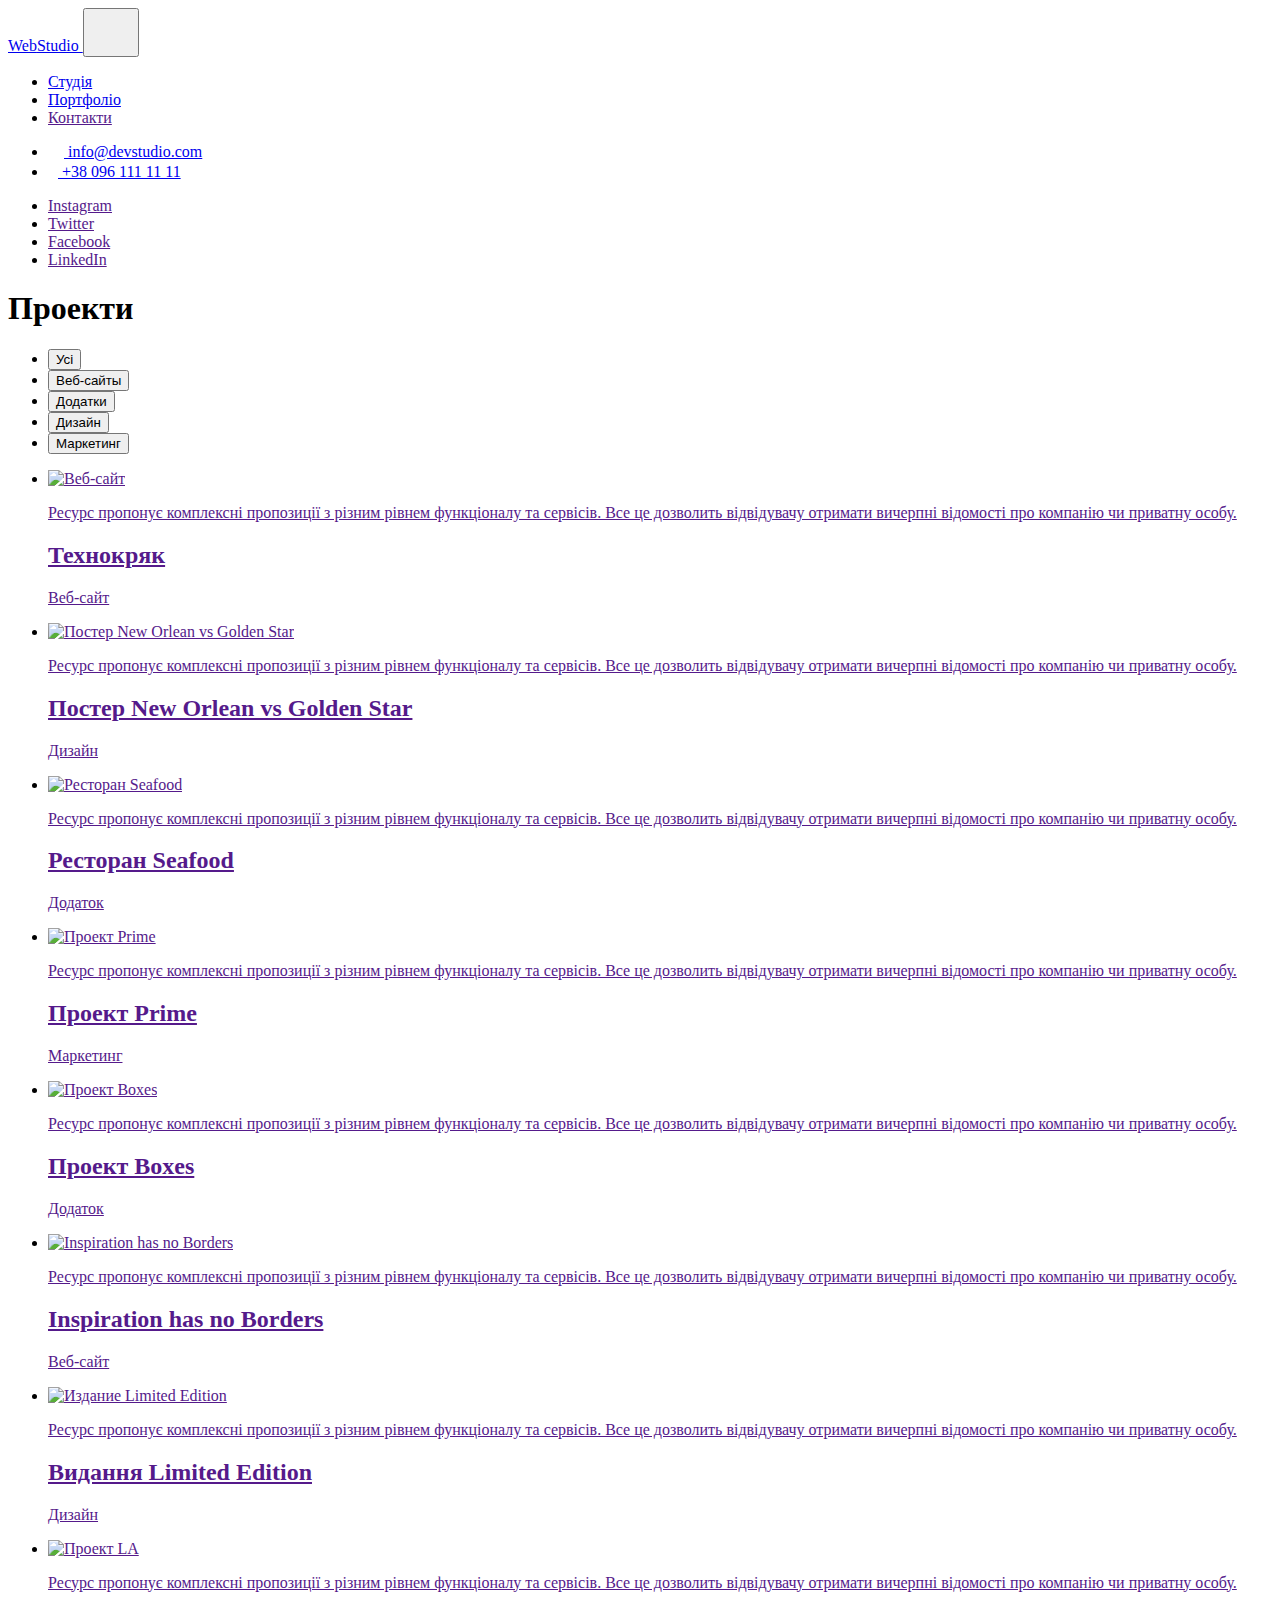
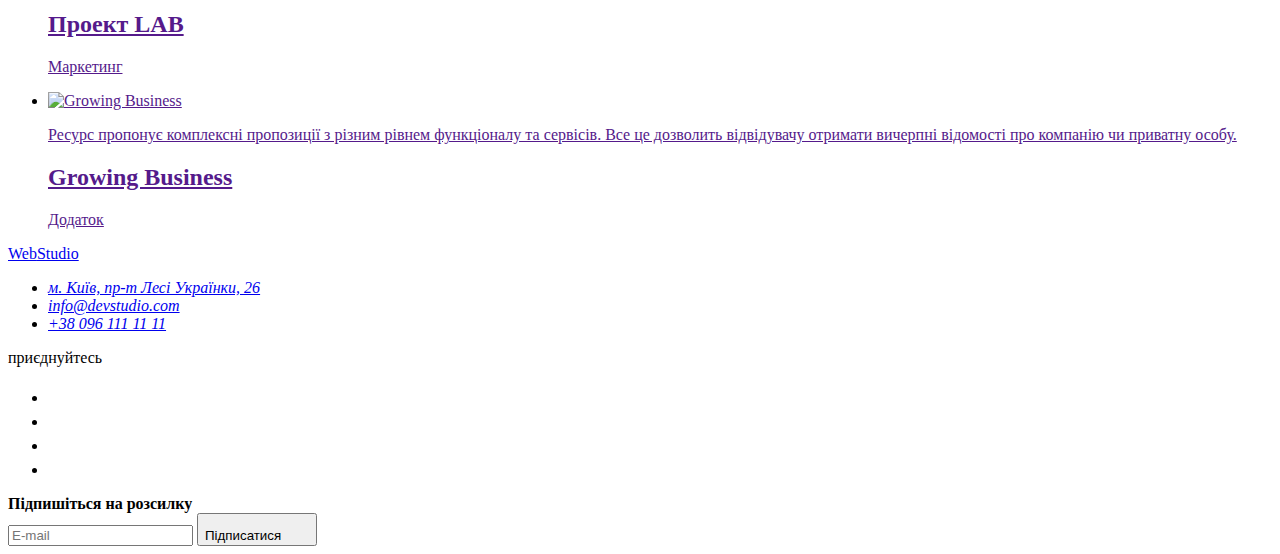
==== portfolio.html @ 635b7ac9 "add features - filter" ====
<!DOCTYPE html>
<html lang="uk">
  <head>
    <meta charset="UTF-8" />
    <meta http-equiv="X-UA-Compatible" content="IE=edge" />
    <meta name="viewport" content="width=device-width, initial-scale=1.0" />
    <title>Portfolio</title>
    <link rel="preconnect" href="https://fonts.googleapis.com" />
    <link rel="preconnect" href="https://fonts.gstatic.com" crossorigin />
    <link
      href="https://fonts.googleapis.com/css2?family=Raleway:wght@700&family=Roboto:wght@400;500;700;900&display=swap"
      rel="stylesheet"
    />
    <link rel="icon" type="image/svg+xml" href="/favicon.svg" />
    <link rel="stylesheet" href="css/main.min.css" />
  </head>
  <body>
    <!-- header -->
    <header class="header">
      <div class="container">
        <div class="header__container">
          <a class="header__logo logo" href="./index.html" lang="en">
            <span class="logo__text">Web</span>Studio
          </a>
          <button
            class="menu-btn"
            type="button"
            aria-expanded="false"
            aria-label="перемикач мобільного меню"
            data-menu-button
          >
            <svg class="icon" width="40" height="40">
              <use class="icon-menu" href="./images/icons.svg#menu-open"></use>
              <use class="icon-cross" href="./images/icons.svg#menu-close"></use>
            </svg>
          </button>
          <div class="mobile-menu" data-menu>
            <nav class="header__nav nav">
              <ul class="nav__list">
                <li class="nav__item">
                  <a class="nav__link" href="./index.html">Студія</a>
                </li>
                <li class="nav__item">
                  <a class="nav__link nav__link--current" href="./portfolio.html">Портфоліо</a>
                </li>
                <li class="nav__item">
                  <a class="nav__link" href="">Контакти</a>
                </li>
              </ul>
            </nav>
            <ul class="header__contacts">
              <li class="header__item">
                <a class="header__link" href="mailto:info@devstudio.com">
                  <svg class="header__icon icon" width="16" height="12">
                    <use href="./images/icons.svg#envelope"></use>
                  </svg>
                  <span class="header__email">info@devstudio.com</span></a
                >
              </li>
              <li class="header__item">
                <a class="header__link" href="tel:+380961111111">
                  <svg class="header__icon icon" width="10" height="16">
                    <use href="./images/icons.svg#smartphone"></use>
                  </svg>
                  <span class="header__phone">+38 096 111 11 11</span></a
                >
              </li>
            </ul>
            <ul class="mobile-menu__socials">
              <li class="mobile-menu__item"><a class="mobile-menu__link" href="">Instagram</a></li>
              <li class="mobile-menu__item"><a class="mobile-menu__link" href="">Twitter</a></li>
              <li class="mobile-menu__item"><a class="mobile-menu__link" href="">Facebook</a></li>
              <li class="mobile-menu__item"><a class="mobile-menu__link" href="">LinkedIn</a></li>
            </ul>
          </div>
        </div>
      </div>
    </header>

    <!-- main -->
    <main>
      <!-- portfolio -->
      <section class="portfolio">
        <div class="container">
          <h1 class="visually-hidden">Проекти</h1>
          <ul class="portfolio__filter filter">
            <li class="filter__item">
              <button class="filter__btn filter__btn--current" type="button" data-filter="all">
                Усі
              </button>
            </li>
            <li class="filter__item">
              <button class="filter__btn" type="button" data-filter="web">Веб-сайты</button>
            </li>
            <li class="filter__item">
              <button class="filter__btn" type="button" data-filter="app">Додатки</button>
            </li>
            <li class="filter__item">
              <button class="filter__btn" type="button" data-filter="design">Дизайн</button>
            </li>
            <li class="filter__item">
              <button class="filter__btn" type="button" data-filter="marketing">Маркетинг</button>
            </li>
          </ul>
          <ul class="portfolio__list card-set">
            <li class="card card-set__item web">
              <a href="" class="card__link">
                <div class="card__thumb">
                  <picture>
                    <!-- desktop screen -->
                    <source
                      media="(min-width: 1200px)"
                      srcset="
                        ./images/portfolio/desktop/project-1_lg@1x.webp 1x,
                        ./images/portfolio/desktop/project-1_lg@2x.webp 2x
                      "
                      type="image/webp"
                    />
                    <source
                      media="(min-width: 1200px)"
                      srcset="
                        ./images/portfolio/desktop/project-1_lg@1x.jpg 1x,
                        ./images/portfolio/desktop/project-1_lg@2x.jpg 2x
                      "
                      type="image/jpg"
                    />
                    <!-- tablet screen -->
                    <source
                      media="(min-width: 768px)"
                      srcset="
                        ./images/portfolio/tablet/project-1_md@1x.webp 1x,
                        ./images/portfolio/tablet/project-1_md@2x.webp 2x
                      "
                      type="image/webp"
                    />
                    <source
                      media="(min-width: 768px)"
                      srcset="
                        ./images/portfolio/tablet/project-1_md@1x.jpg 1x,
                        ./images/portfolio/tablet/project-1_md@2x.jpg 2x
                      "
                      type="image/jpg"
                    />
                    <!-- mobile screen -->
                    <source
                      media="(max-width: 767px)"
                      srcset="
                        ./images/portfolio/mobile/project-1_sm@1x.webp 1x,
                        ./images/portfolio/mobile/project-1_sm@2x.webp 2x
                      "
                      type="image/webp"
                    />
                    <source
                      media="(max-width: 767px)"
                      srcset="
                        ./images/portfolio/mobile/project-1_sm@1x.jpg 1x,
                        ./images/portfolio/mobile/project-1_sm@2x.jpg 2x
                      "
                      type="image/jpg"
                    />
                    <!-- fallback -->
                    <img
                      src="./images/portfolio/mobile/project-1_sm@1x.jpg"
                      width="450"
                      height="294"
                      alt="Веб-сайт"
                    />
                  </picture>
                  <div class="card__overlay">
                    <p class="card__text">
                      Ресурс пропонує комплексні пропозиції з різним рівнем функціоналу та сервісів.
                      Все це дозволить відвідувачу отримати вичерпні відомості про компанію чи
                      приватну особу.
                    </p>
                  </div>
                </div>
                <div class="card__content">
                  <h2 class="card__title">Технокряк</h2>
                  <p class="card__desc">Веб-сайт</p>
                </div>
              </a>
            </li>

            <li class="card card-set__item design">
              <a href="" class="card__link">
                <div class="card__thumb">
                  <picture>
                    <!-- desktop screen -->
                    <source
                      media="(min-width: 1200px)"
                      srcset="
                        ./images/portfolio/desktop/project-2_lg@1x.webp 1x,
                        ./images/portfolio/desktop/project-2_lg@2x.webp 2x
                      "
                      type="image/webp"
                    />
                    <source
                      media="(min-width: 1200px)"
                      srcset="
                        ./images/portfolio/desktop/project-2_lg@1x.jpg 1x,
                        ./images/portfolio/desktop/project-2_lg@2x.jpg 2x
                      "
                      type="image/jpg"
                    />
                    <!-- tablet screen -->
                    <source
                      media="(min-width: 768px)"
                      srcset="
                        ./images/portfolio/tablet/project-2_md@1x.webp 1x,
                        ./images/portfolio/tablet/project-2_md@2x.webp 2x
                      "
                      type="image/webp"
                    />
                    <source
                      media="(min-width: 768px)"
                      srcset="
                        ./images/portfolio/tablet/project-2_md@1x.jpg 1x,
                        ./images/portfolio/tablet/project-2_md@2x.jpg 2x
                      "
                      type="image/jpg"
                    />
                    <!-- mobile screen -->
                    <source
                      media="(max-width: 767px)"
                      srcset="
                        ./images/portfolio/mobile/project-2_sm@1x.webp 1x,
                        ./images/portfolio/mobile/project-2_sm@2x.webp 2x
                      "
                      type="image/webp"
                    />
                    <source
                      media="(max-width: 767px)"
                      srcset="
                        ./images/portfolio/mobile/project-2_sm@1x.jpg 1x,
                        ./images/portfolio/mobile/project-2_sm@2x.jpg 2x
                      "
                      type="image/jpg"
                    />
                    <!-- fallback -->
                    <img
                      src="./images/portfolio/mobile/project-2_sm@1x.jpg"
                      width="450"
                      height="294"
                      alt="Постер New Orlean vs Golden Star"
                    />
                  </picture>
                  <div class="card__overlay">
                    <p class="card__text">
                      Ресурс пропонує комплексні пропозиції з різним рівнем функціоналу та сервісів.
                      Все це дозволить відвідувачу отримати вичерпні відомості про компанію чи
                      приватну особу.
                    </p>
                  </div>
                </div>
                <div class="card__content">
                  <h2 class="card__title">Постер New Orlean vs Golden Star</h2>
                  <p class="card__desc">Дизайн</p>
                </div>
              </a>
            </li>

            <li class="card card-set__item app">
              <a href="" class="card__link">
                <div class="card__thumb">
                  <picture>
                    <!-- desktop screen -->
                    <source
                      media="(min-width: 1200px)"
                      srcset="
                        ./images/portfolio/desktop/project-3_lg@1x.webp 1x,
                        ./images/portfolio/desktop/project-3_lg@2x.webp 2x
                      "
                      type="image/webp"
                    />
                    <source
                      media="(min-width: 1200px)"
                      srcset="
                        ./images/portfolio/desktop/project-3_lg@1x.jpg 1x,
                        ./images/portfolio/desktop/project-3_lg@2x.jpg 2x
                      "
                      type="image/jpg"
                    />
                    <!-- tablet screen -->
                    <source
                      media="(min-width: 768px)"
                      srcset="
                        ./images/portfolio/tablet/project-3_md@1x.webp 1x,
                        ./images/portfolio/tablet/project-3_md@2x.webp 2x
                      "
                      type="image/webp"
                    />
                    <source
                      media="(min-width: 768px)"
                      srcset="
                        ./images/portfolio/tablet/project-3_md@1x.jpg 1x,
                        ./images/portfolio/tablet/project-3_md@2x.jpg 2x
                      "
                      type="image/jpg"
                    />
                    <!-- mobile screen -->
                    <source
                      media="(max-width: 767px)"
                      srcset="
                        ./images/portfolio/mobile/project-3_sm@1x.webp 1x,
                        ./images/portfolio/mobile/project-3_sm@2x.webp 2x
                      "
                      type="image/webp"
                    />
                    <source
                      media="(max-width: 767px)"
                      srcset="
                        ./images/portfolio/mobile/project-3_sm@1x.jpg 1x,
                        ./images/portfolio/mobile/project-3_sm@2x.jpg 2x
                      "
                      type="image/jpg"
                    />
                    <!-- fallback -->
                    <img
                      src="./images/portfolio/mobile/project-3_sm@1x.jpg"
                      width="450"
                      height="294"
                      alt="Ресторан Seafood"
                    />
                  </picture>
                  <div class="card__overlay">
                    <p class="card__text">
                      Ресурс пропонує комплексні пропозиції з різним рівнем функціоналу та сервісів.
                      Все це дозволить відвідувачу отримати вичерпні відомості про компанію чи
                      приватну особу.
                    </p>
                  </div>
                </div>
                <div class="card__content">
                  <h2 class="card__title">Ресторан Seafood</h2>
                  <p class="card__desc">Додаток</p>
                </div>
              </a>
            </li>

            <li class="card card-set__item marketing">
              <a href="" class="card__link">
                <div class="card__thumb">
                  <picture>
                    <!-- desktop screen -->
                    <source
                      media="(min-width: 1200px)"
                      srcset="
                        ./images/portfolio/desktop/project-4_lg@1x.webp 1x,
                        ./images/portfolio/desktop/project-4_lg@2x.webp 2x
                      "
                      type="image/webp"
                    />
                    <source
                      media="(min-width: 1200px)"
                      srcset="
                        ./images/portfolio/desktop/project-4_lg@1x.jpg 1x,
                        ./images/portfolio/desktop/project-4_lg@2x.jpg 2x
                      "
                      type="image/jpg"
                    />
                    <!-- tablet screen -->
                    <source
                      media="(min-width: 768px)"
                      srcset="
                        ./images/portfolio/tablet/project-4_md@1x.webp 1x,
                        ./images/portfolio/tablet/project-4_md@2x.webp 2x
                      "
                      type="image/webp"
                    />
                    <source
                      media="(min-width: 768px)"
                      srcset="
                        ./images/portfolio/tablet/project-4_md@1x.jpg 1x,
                        ./images/portfolio/tablet/project-4_md@2x.jpg 2x
                      "
                      type="image/jpg"
                    />
                    <!-- mobile screen -->
                    <source
                      media="(max-width: 767px)"
                      srcset="
                        ./images/portfolio/mobile/project-4_sm@1x.webp 1x,
                        ./images/portfolio/mobile/project-4_sm@2x.webp 2x
                      "
                      type="image/webp"
                    />
                    <source
                      media="(max-width: 767px)"
                      srcset="
                        ./images/portfolio/mobile/project-4_sm@1x.jpg 1x,
                        ./images/portfolio/mobile/project-4_sm@2x.jpg 2x
                      "
                      type="image/jpg"
                    />
                    <!-- fallback -->
                    <img
                      src="./images/portfolio/mobile/project-4_sm@1x.jpg"
                      width="450"
                      height="294"
                      alt="Проект Prime"
                    />
                  </picture>
                  <div class="card__overlay">
                    <p class="card__text">
                      Ресурс пропонує комплексні пропозиції з різним рівнем функціоналу та сервісів.
                      Все це дозволить відвідувачу отримати вичерпні відомості про компанію чи
                      приватну особу.
                    </p>
                  </div>
                </div>
                <div class="card__content">
                  <h2 class="card__title">Проект Prime</h2>
                  <p class="card__desc">Маркетинг</p>
                </div>
              </a>
            </li>

            <li class="card card-set__item app">
              <a href="" class="card__link">
                <div class="card__thumb">
                  <picture>
                    <!-- desktop screen -->
                    <source
                      media="(min-width: 1200px)"
                      srcset="
                        ./images/portfolio/desktop/project-5_lg@1x.webp 1x,
                        ./images/portfolio/desktop/project-5_lg@2x.webp 2x
                      "
                      type="image/webp"
                    />
                    <source
                      media="(min-width: 1200px)"
                      srcset="
                        ./images/portfolio/desktop/project-5_lg@1x.jpg 1x,
                        ./images/portfolio/desktop/project-5_lg@2x.jpg 2x
                      "
                      type="image/jpg"
                    />
                    <!-- tablet screen -->
                    <source
                      media="(min-width: 768px)"
                      srcset="
                        ./images/portfolio/tablet/project-5_md@1x.webp 1x,
                        ./images/portfolio/tablet/project-5_md@2x.webp 2x
                      "
                      type="image/webp"
                    />
                    <source
                      media="(min-width: 768px)"
                      srcset="
                        ./images/portfolio/tablet/project-5_md@1x.jpg 1x,
                        ./images/portfolio/tablet/project-5_md@2x.jpg 2x
                      "
                      type="image/jpg"
                    />
                    <!-- mobile screen -->
                    <source
                      media="(max-width: 767px)"
                      srcset="
                        ./images/portfolio/mobile/project-5_sm@1x.webp 1x,
                        ./images/portfolio/mobile/project-5_sm@2x.webp 2x
                      "
                      type="image/webp"
                    />
                    <source
                      media="(max-width: 767px)"
                      srcset="
                        ./images/portfolio/mobile/project-5_sm@1x.jpg 1x,
                        ./images/portfolio/mobile/project-5_sm@2x.jpg 2x
                      "
                      type="image/jpg"
                    />
                    <!-- fallback -->
                    <img
                      src="./images/portfolio/mobile/project-5_sm@1x.jpg"
                      width="450"
                      height="294"
                      alt="Проект Boxes"
                    />
                  </picture>
                  <div class="card__overlay">
                    <p class="card__text">
                      Ресурс пропонує комплексні пропозиції з різним рівнем функціоналу та сервісів.
                      Все це дозволить відвідувачу отримати вичерпні відомості про компанію чи
                      приватну особу.
                    </p>
                  </div>
                </div>
                <div class="card__content">
                  <h2 class="card__title">Проект Boxes</h2>
                  <p class="card__desc">Додаток</p>
                </div>
              </a>
            </li>

            <li class="card card-set__item web">
              <a href="" class="card__link">
                <div class="card__thumb">
                  <picture>
                    <!-- desktop screen -->
                    <source
                      media="(min-width: 1200px)"
                      srcset="
                        ./images/portfolio/desktop/project-6_lg@1x.webp 1x,
                        ./images/portfolio/desktop/project-6_lg@2x.webp 2x
                      "
                      type="image/webp"
                    />
                    <source
                      media="(min-width: 1200px)"
                      srcset="
                        ./images/portfolio/desktop/project-6_lg@1x.jpg 1x,
                        ./images/portfolio/desktop/project-6_lg@2x.jpg 2x
                      "
                      type="image/jpg"
                    />
                    <!-- tablet screen -->
                    <source
                      media="(min-width: 768px)"
                      srcset="
                        ./images/portfolio/tablet/project-6_md@1x.webp 1x,
                        ./images/portfolio/tablet/project-6_md@2x.webp 2x
                      "
                      type="image/webp"
                    />
                    <source
                      media="(min-width: 768px)"
                      srcset="
                        ./images/portfolio/tablet/project-6_md@1x.jpg 1x,
                        ./images/portfolio/tablet/project-6_md@2x.jpg 2x
                      "
                      type="image/jpg"
                    />
                    <!-- mobile screen -->
                    <source
                      media="(max-width: 767px)"
                      srcset="
                        ./images/portfolio/mobile/project-6_sm@1x.webp 1x,
                        ./images/portfolio/mobile/project-6_sm@2x.webp 2x
                      "
                      type="image/webp"
                    />
                    <source
                      media="(max-width: 767px)"
                      srcset="
                        ./images/portfolio/mobile/project-6_sm@1x.jpg 1x,
                        ./images/portfolio/mobile/project-6_sm@2x.jpg 2x
                      "
                      type="image/jpg"
                    />
                    <!-- fallback -->
                    <img
                      src="./images/portfolio/mobile/project-6_sm@1x.jpg"
                      width="450"
                      height="294"
                      alt="Inspiration has no Borders"
                    />
                  </picture>
                  <div class="card__overlay">
                    <p class="card__text">
                      Ресурс пропонує комплексні пропозиції з різним рівнем функціоналу та сервісів.
                      Все це дозволить відвідувачу отримати вичерпні відомості про компанію чи
                      приватну особу.
                    </p>
                  </div>
                </div>
                <div class="card__content">
                  <h2 lang="en" class="card__title">Inspiration has no Borders</h2>
                  <p class="card__desc">Веб-сайт</p>
                </div>
              </a>
            </li>

            <li class="card card-set__item design">
              <a href="" class="card__link">
                <div class="card__thumb">
                  <picture>
                    <!-- desktop screen -->
                    <source
                      media="(min-width: 1200px)"
                      srcset="
                        ./images/portfolio/desktop/project-7_lg@1x.webp 1x,
                        ./images/portfolio/desktop/project-7_lg@2x.webp 2x
                      "
                      type="image/webp"
                    />
                    <source
                      media="(min-width: 1200px)"
                      srcset="
                        ./images/portfolio/desktop/project-7_lg@1x.jpg 1x,
                        ./images/portfolio/desktop/project-7_lg@2x.jpg 2x
                      "
                      type="image/jpg"
                    />
                    <!-- tablet screen -->
                    <source
                      media="(min-width: 768px)"
                      srcset="
                        ./images/portfolio/tablet/project-7_md@1x.webp 1x,
                        ./images/portfolio/tablet/project-7_md@2x.webp 2x
                      "
                      type="image/webp"
                    />
                    <source
                      media="(min-width: 768px)"
                      srcset="
                        ./images/portfolio/tablet/project-7_md@1x.jpg 1x,
                        ./images/portfolio/tablet/project-7_md@2x.jpg 2x
                      "
                      type="image/jpg"
                    />
                    <!-- mobile screen -->
                    <source
                      media="(max-width: 767px)"
                      srcset="
                        ./images/portfolio/mobile/project-7_sm@1x.webp 1x,
                        ./images/portfolio/mobile/project-7_sm@2x.webp 2x
                      "
                      type="image/webp"
                    />
                    <source
                      media="(max-width: 767px)"
                      srcset="
                        ./images/portfolio/mobile/project-7_sm@1x.jpg 1x,
                        ./images/portfolio/mobile/project-7_sm@2x.jpg 2x
                      "
                      type="image/jpg"
                    />
                    <!-- fallback -->
                    <img
                      src="./images/portfolio/mobile/project-7_sm@1x.jpg"
                      width="450"
                      height="294"
                      alt="Издание Limited Edition"
                    />
                  </picture>
                  <div class="card__overlay">
                    <p class="card__text">
                      Ресурс пропонує комплексні пропозиції з різним рівнем функціоналу та сервісів.
                      Все це дозволить відвідувачу отримати вичерпні відомості про компанію чи
                      приватну особу.
                    </p>
                  </div>
                </div>
                <div class="card__content">
                  <h2 class="card__title">Видання Limited Edition</h2>
                  <p class="card__desc">Дизайн</p>
                </div>
              </a>
            </li>

            <li class="card card-set__item marketing">
              <a href="" class="card__link">
                <div class="card__thumb">
                  <picture>
                    <!-- desktop screen -->
                    <source
                      media="(min-width: 1200px)"
                      srcset="
                        ./images/portfolio/desktop/project-8_lg@1x.webp 1x,
                        ./images/portfolio/desktop/project-8_lg@2x.webp 2x
                      "
                      type="image/webp"
                    />
                    <source
                      media="(min-width: 1200px)"
                      srcset="
                        ./images/portfolio/desktop/project-8_lg@1x.jpg 1x,
                        ./images/portfolio/desktop/project-8_lg@2x.jpg 2x
                      "
                      type="image/jpg"
                    />
                    <!-- tablet screen -->
                    <source
                      media="(min-width: 768px)"
                      srcset="
                        ./images/portfolio/tablet/project-8_md@1x.webp 1x,
                        ./images/portfolio/tablet/project-8_md@2x.webp 2x
                      "
                      type="image/webp"
                    />
                    <source
                      media="(min-width: 768px)"
                      srcset="
                        ./images/portfolio/tablet/project-8_md@1x.jpg 1x,
                        ./images/portfolio/tablet/project-8_md@2x.jpg 2x
                      "
                      type="image/jpg"
                    />
                    <!-- mobile screen -->
                    <source
                      media="(max-width: 767px)"
                      srcset="
                        ./images/portfolio/mobile/project-8_sm@1x.webp 1x,
                        ./images/portfolio/mobile/project-8_sm@2x.webp 2x
                      "
                      type="image/webp"
                    />
                    <source
                      media="(max-width: 767px)"
                      srcset="
                        ./images/portfolio/mobile/project-8_sm@1x.jpg 1x,
                        ./images/portfolio/mobile/project-8_sm@2x.jpg 2x
                      "
                      type="image/jpg"
                    />
                    <!-- fallback -->
                    <img
                      src="./images/portfolio/mobile/project-8_sm@1x.jpg"
                      width="450"
                      height="294"
                      alt="Проект LA"
                    />
                  </picture>
                  <div class="card__overlay">
                    <p class="card__text">
                      Ресурс пропонує комплексні пропозиції з різним рівнем функціоналу та сервісів.
                      Все це дозволить відвідувачу отримати вичерпні відомості про компанію чи
                      приватну особу.
                    </p>
                  </div>
                </div>
                <div class="card__content">
                  <h2 class="card__title">Проект LAB</h2>
                  <p class="card__desc">Маркетинг</p>
                </div>
              </a>
            </li>

            <li class="card card-set__item app">
              <a href="" class="card__link">
                <div class="card__thumb">
                  <picture>
                    <!-- desktop screen -->
                    <source
                      media="(min-width: 1200px)"
                      srcset="
                        ./images/portfolio/desktop/project-9_lg@1x.webp 1x,
                        ./images/portfolio/desktop/project-9_lg@2x.webp 2x
                      "
                      type="image/webp"
                    />
                    <source
                      media="(min-width: 1200px)"
                      srcset="
                        ./images/portfolio/desktop/project-9_lg@1x.jpg 1x,
                        ./images/portfolio/desktop/project-9_lg@2x.jpg 2x
                      "
                      type="image/jpg"
                    />
                    <!-- tablet screen -->
                    <source
                      media="(min-width: 768px)"
                      srcset="
                        ./images/portfolio/tablet/project-9_md@1x.webp 1x,
                        ./images/portfolio/tablet/project-9_md@2x.webp 2x
                      "
                      type="image/webp"
                    />
                    <source
                      media="(min-width: 768px)"
                      srcset="
                        ./images/portfolio/tablet/project-9_md@1x.jpg 1x,
                        ./images/portfolio/tablet/project-9_md@2x.jpg 2x
                      "
                      type="image/jpg"
                    />
                    <!-- mobile screen -->
                    <source
                      media="(max-width: 767px)"
                      srcset="
                        ./images/portfolio/mobile/project-9_sm@1x.webp 1x,
                        ./images/portfolio/mobile/project-9_sm@2x.webp 2x
                      "
                      type="image/webp"
                    />
                    <source
                      media="(max-width: 767px)"
                      srcset="
                        ./images/portfolio/mobile/project-9_sm@1x.jpg 1x,
                        ./images/portfolio/mobile/project-9_sm@2x.jpg 2x
                      "
                      type="image/jpg"
                    />
                    <!-- fallback -->
                    <img
                      src="./images/portfolio/mobile/project-9_sm@1x.jpg"
                      width="450"
                      height="294"
                      alt="Growing Business"
                    />
                  </picture>
                  <div class="card__overlay">
                    <p class="card__text">
                      Ресурс пропонує комплексні пропозиції з різним рівнем функціоналу та сервісів.
                      Все це дозволить відвідувачу отримати вичерпні відомості про компанію чи
                      приватну особу.
                    </p>
                  </div>
                </div>
                <div class="card__content">
                  <h2 lang="en" class="card__title">Growing Business</h2>
                  <p class="card__desc">Додаток</p>
                </div>
              </a>
            </li>
          </ul>
        </div>
      </section>
    </main>

    <!-- footer -->
    <footer class="footer">
      <div class="footer__container container">
        <div class="footer__address-wrap">
          <a class="logo logo--light footer__logo" href="./index.html" lang="en"
            ><span class="logo__text">Web</span>Studio</a
          >
          <address>
            <ul class="footer__list">
              <li class="footer__item">
                <a
                  class="footer__address"
                  href="https://www.google.com/maps/place/%D0%B1%D1%83%D0%BB.+%D0%9B%D0%B5%D1%81%D0%B8+%D0%A3%D0%BA%D1%80%D0%B0%D0%B8%D0%BD%D0%BA%D0%B8,+26,+%D0%9A%D0%B8%D0%B5%D0%B2,+02000/@50.4265807,30.5383858,17z/data=!4m5!3m4!1s0x40d4cf0e033ecbe9:0x57a4dffefec77da0!8m2!3d50.4265807!4d30.5383858?hl=ru"
                  target="_blank"
                  rel="noopener nofollow"
                >
                  м. Київ, пр-т Лесі Українки, 26
                </a>
              </li>
              <li class="footer__item">
                <a class="footer__link" href="mailto:info@devstudio.com">info@devstudio.com</a>
              </li>
              <li class="footer__item">
                <a class="footer__link" href="tel:+380961111111">+38 096 111 11 11</a>
              </li>
            </ul>
          </address>
        </div>
        <div class="footer__socials">
          <p class="footer__subtitle">приєднуйтесь</p>
          <ul class="socials list">
            <li class="socials__item">
              <a class="socials__link socials__link--dark-theme" href="">
                <svg class="icon" width="20" height="20">
                  <use href="./images/icons.svg#instagram"></use>
                </svg>
              </a>
            </li>
            <li class="socials__item">
              <a class="socials__link socials__link--dark-theme" href="">
                <svg class="icon" width="20" height="20">
                  <use href="./images/icons.svg#twitter"></use>
                </svg>
              </a>
            </li>
            <li class="socials__item">
              <a class="socials__link socials__link--dark-theme" href="">
                <svg class="icon" width="20" height="20">
                  <use href="./images/icons.svg#facebook"></use>
                </svg>
              </a>
            </li>
            <li class="socials__item">
              <a class="socials__link socials__link--dark-theme" href="">
                <svg class="icon" width="20" height="20">
                  <use href="./images/icons.svg#linkedin"></use>
                </svg>
              </a>
            </li>
          </ul>
        </div>
        <div class="footer__form">
          <strong class="footer__subtitle">Підпишіться на розсилку</strong>
          <form class="subscription-form" name="subscription-form">
            <input
              class="subscription-form__input"
              type="email"
              name="email"
              placeholder="E-mail"
            />
            <button class="btn subscription-form__btn" type="submit">
              Підписатися
              <svg width="24" height="24">
                <use href="./images/icons.svg#icon-send"></use>
              </svg>
            </button>
          </form>
        </div>
      </div>
    </footer>

    <script src="./js/menu.js"></script>
    <script src="./js/filter.js" type="module"></script>
  </body>
</html>
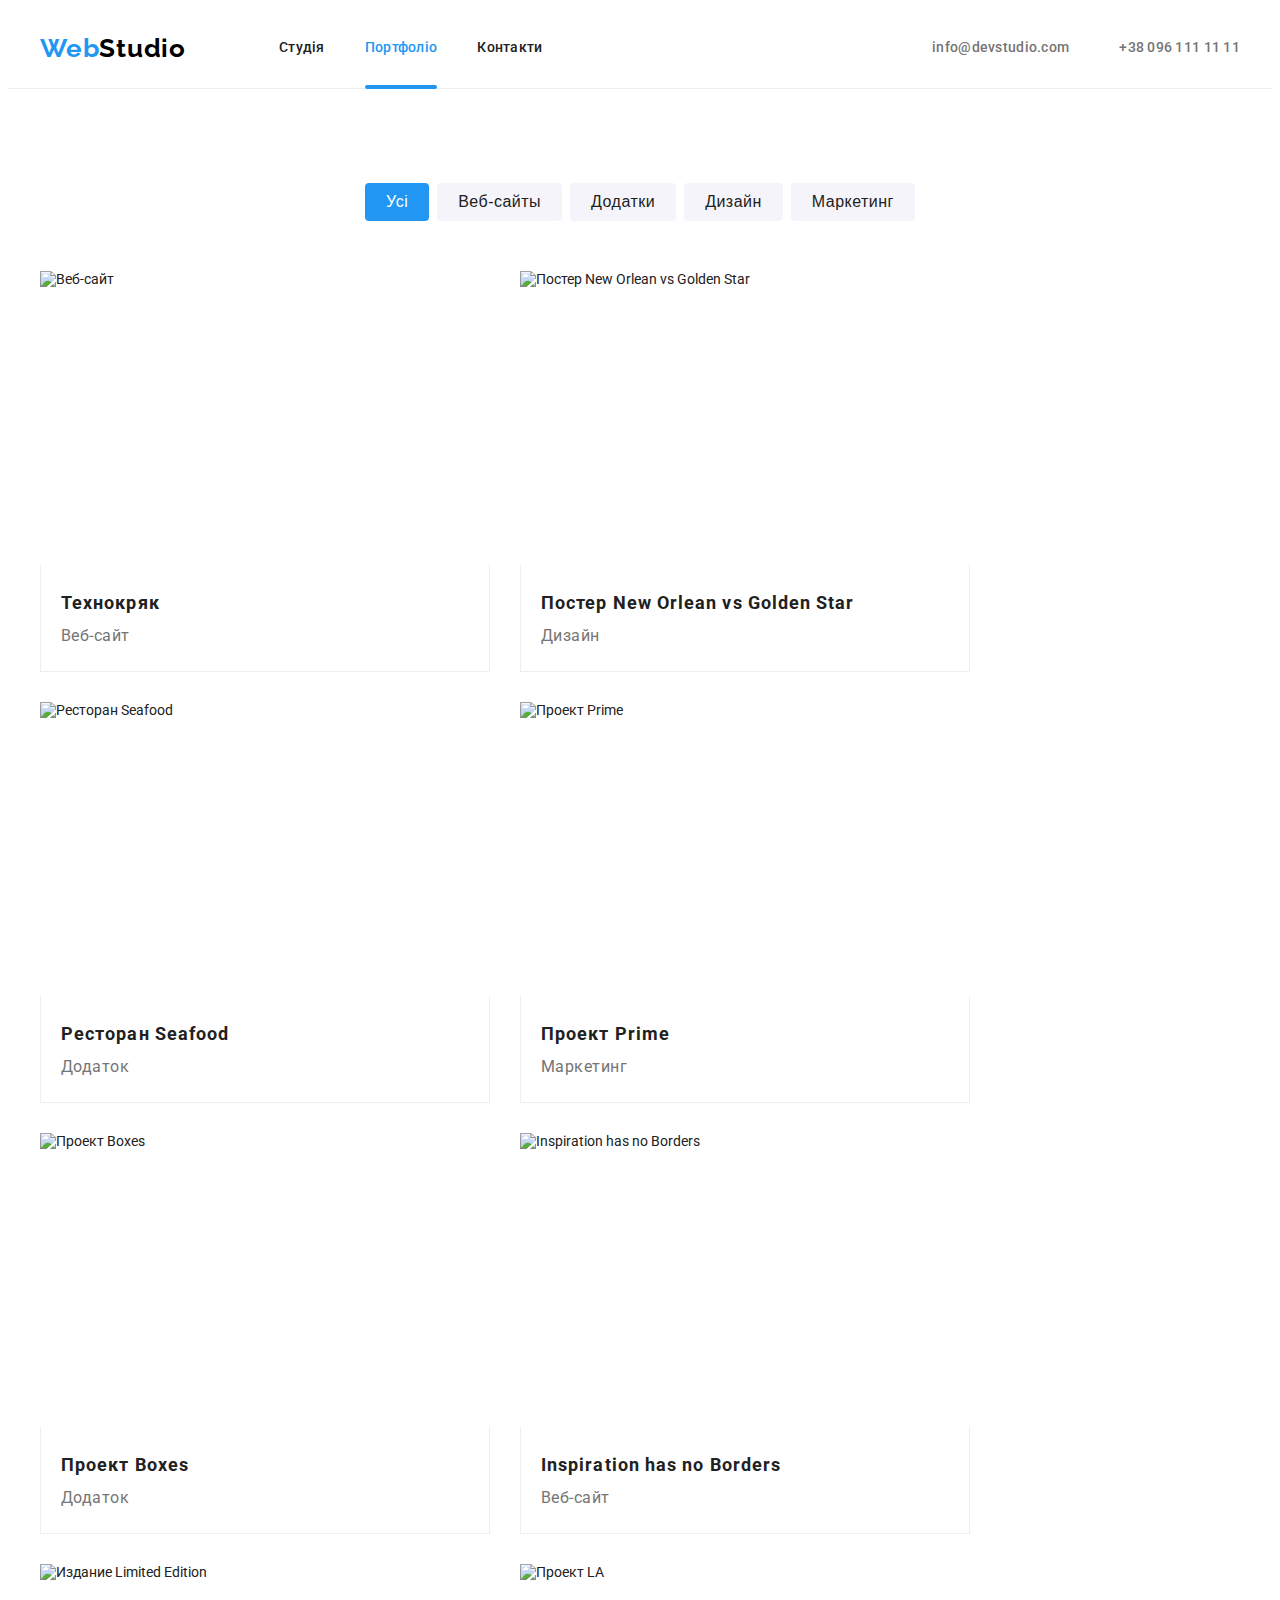
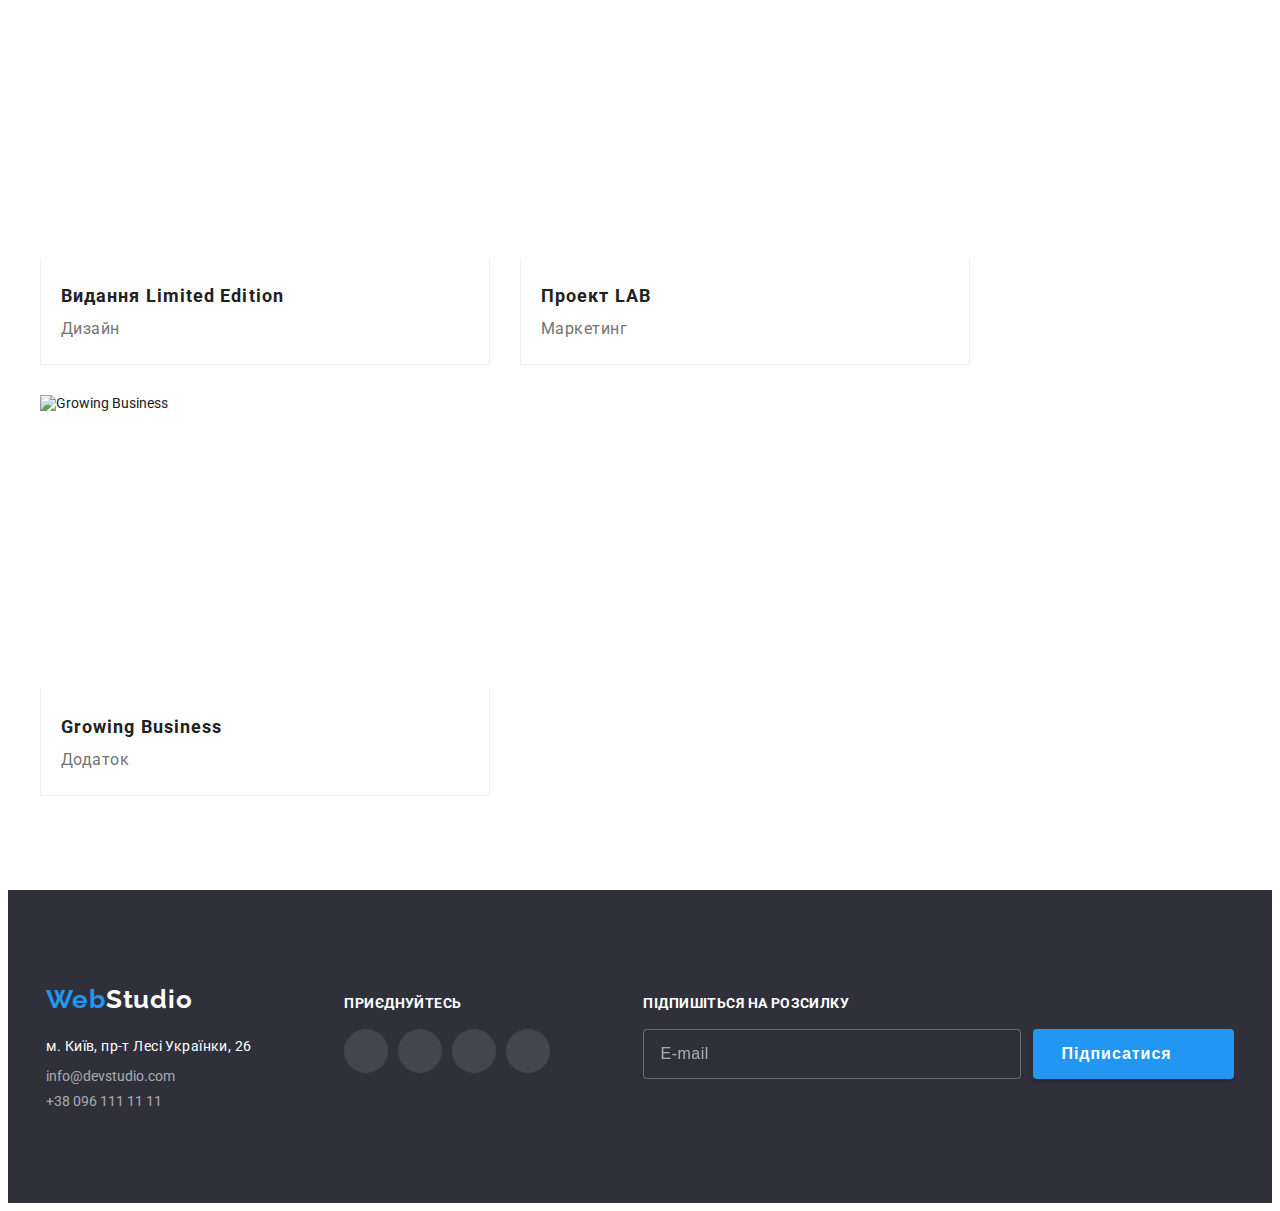
==== commit 39da8366: "bugfix" ====
--- a/portfolio.html
+++ b/portfolio.html
@@ -12,6 +12,13 @@
       rel="stylesheet"
     />
     <link rel="icon" type="image/svg+xml" href="/favicon.svg" />
+    <link
+      rel="stylesheet"
+      href="https://cdnjs.cloudflare.com/ajax/libs/modern-normalize/1.1.0/modern-normalize.min.css"
+      integrity="sha512-wpPYUAdjBVSE4KJnH1VR1HeZfpl1ub8YT/NKx4PuQ5NmX2tKuGu6U/JRp5y+Y8XG2tV+wKQpNHVUX03MfMFn9Q=="
+      crossorigin="anonymous"
+      referrerpolicy="no-referrer"
+    />
     <link rel="stylesheet" href="css/main.min.css" />
   </head>
   <body>
--- a/css/main.min.css
+++ b/css/main.min.css
@@ -0,0 +1 @@
+:root{--primary-font: "Roboto", sans-serif;--secondary-font: "Raleway", sans-serif;--main-light: #fff;--accent-cl: #2196f3;--main-font-cl: #212121;--secondary-font-cl: #757575;--dark-bg-cl: #2f303a;--light-bg-cl: #f5f4fa;--backdrop-bg-cl: rgba(0, 0, 0, 0.2);--overlay-bg-cl: rgba(33, 150, 243, 0.9);--icon-cl: #afb1b8;--logo-dark-cl: #000000;--hover-btn: #188ce8;--hero-gradient: rgba(47, 48, 58, 0.4);--indent: 30px;--items: 3;--animation: 250ms cubic-bezier(0.4, 0, 0.2, 1)}.visually-hidden{position:absolute;width:1px;height:1px;margin:-1px;border:0;padding:0;white-space:nowrap;-webkit-clip-path:inset(100%);clip-path:inset(100%);clip:rect(0 0 0 0);overflow:hidden}.mobile-menu__socials,.portfolio__list,.footer__list,.clients__list,.team__list,.works__list,.benefits__list,.nav__list,.header__contacts,.filter,.socials{list-style:none;margin:0;padding:0}.mobile-menu__link,.footer__link,.footer__logo,.nav__link,.header__link,.card__link,.socials__link,.logo{text-decoration:none;color:currentColor}html{scroll-behavior:smooth}body{font-family:var(--primary-font);font-size:14px;color:var(--main-font-cl);background-color:var(--main-light)}.no-scroll{overflow:hidden}img{display:block;max-width:100%;height:auto;-o-object-fit:cover;object-fit:cover;-o-object-position:center;object-position:center}h1,h2,h3,h4,h5,h6,p{margin:0}.logo{font-family:var(--secondary-font);color:var(--logo-dark-cl);font-weight:700;font-size:26px;line-height:1.19;letter-spacing:.03em}@media screen and (max-width: 767px){.logo{font-weight:700;font-size:24px;line-height:1.17;letter-spacing:.03em}}.logo--light{color:var(--main-light)}.logo__text{color:var(--accent-cl)}.icon{fill:currentColor}.main-title{font-weight:900;font-size:26px;line-height:1.62;letter-spacing:.06em;text-transform:uppercase;color:var(--main-light)}@media screen and (min-width: 1200px){.main-title{font-weight:900;font-size:44px;line-height:1.36;letter-spacing:.06em}}.section-title{font-weight:700;font-size:28px;line-height:1.18;letter-spacing:.03em;text-align:center}@media screen and (min-width: 1200px){.section-title{font-weight:700;font-size:36px;line-height:1.17;letter-spacing:.03em}}.btn{font-weight:700;font-size:16px;line-height:1.88;letter-spacing:.06em;color:var(--main-light);background-color:var(--accent-cl);-webkit-box-shadow:0px 4px 4px rgba(0,0,0,.15);box-shadow:0px 4px 4px rgba(0,0,0,.15);border-radius:4px;border:none;cursor:pointer}.socials{display:-webkit-box;display:-ms-flexbox;display:flex;-webkit-box-pack:center;-ms-flex-pack:center;justify-content:center;gap:10px}.socials__link{display:-webkit-box;display:-ms-flexbox;display:flex;-webkit-box-pack:center;-ms-flex-pack:center;justify-content:center;-webkit-box-align:center;-ms-flex-align:center;align-items:center;width:44px;height:44px;border-radius:50%}.socials__link--light-theme{color:var(--icon-cl);-webkit-transition:color var(--animation),background-color var(--animation);transition:color var(--animation),background-color var(--animation)}.socials__link--light-theme:hover{color:var(--main-light);background-color:var(--accent-cl)}.socials__link--dark-theme{color:var(--main-light);background-color:rgba(255,255,255,.1);-webkit-transition:background-color var(--animation);transition:background-color var(--animation)}.socials__link--dark-theme:hover{background-color:var(--accent-cl)}.card-set{display:-webkit-box;display:-ms-flexbox;display:flex;-ms-flex-wrap:wrap;flex-wrap:wrap;gap:var(--indent)}.card-set__item{-ms-flex-preferred-size:calc((100% - var(--indent)*(var(--items) - 1))/var(--items));flex-basis:calc((100% - var(--indent)*(var(--items) - 1))/var(--items))}.filter__btn{padding:6px 21px;font-weight:500;font-size:16px;line-height:1.63;letter-spacing:.03em;color:var(--main-font-cl);background:var(--light-bg-cl);border-radius:4px;cursor:pointer;border:none;-webkit-transition:color var(--animation),background-color var(--animation),-webkit-box-shadow var(--animation);transition:color var(--animation),background-color var(--animation),-webkit-box-shadow var(--animation);transition:color var(--animation),background-color var(--animation),box-shadow var(--animation);transition:color var(--animation),background-color var(--animation),box-shadow var(--animation),-webkit-box-shadow var(--animation)}.filter__btn:hover,.filter__btn:focus{color:var(--main-light);background-color:var(--accent-cl);-webkit-box-shadow:0px 3px 1px rgba(0,0,0,.1),0px 1px 2px rgba(0,0,0,.08),0px 2px 2px rgba(0,0,0,.12);box-shadow:0px 3px 1px rgba(0,0,0,.1),0px 1px 2px rgba(0,0,0,.08),0px 2px 2px rgba(0,0,0,.12)}.filter__btn--current{background-color:var(--accent-cl);color:var(--main-light)}.card__thumb{position:relative;overflow:hidden}.card__text{font-weight:400;font-size:18px;line-height:1.56;letter-spacing:.03em;text-align:left;color:var(--main-light)}@media screen and (max-width: 350px){.card__text{font-weight:400;font-size:16px;line-height:1.75;letter-spacing:.03em}}.card__content{-webkit-box-flex:1;-ms-flex-positive:1;flex-grow:1;padding:20px;border:1px solid #eee;border-top:none}.card__title{font-weight:700;font-size:18px;line-height:2;letter-spacing:.06em}.card__desc{font-weight:400;font-size:16px;line-height:1.88;letter-spacing:.03em;color:var(--secondary-font-cl)}.card__link{display:-webkit-box;display:-ms-flexbox;display:flex;-webkit-box-orient:vertical;-webkit-box-direction:normal;-ms-flex-direction:column;flex-direction:column;height:100%;-webkit-transition:-webkit-box-shadow var(--animation);transition:-webkit-box-shadow var(--animation);transition:box-shadow var(--animation);transition:box-shadow var(--animation), -webkit-box-shadow var(--animation)}.card__link:hover,.card__link:focus{-webkit-box-shadow:0px 1px 1px rgba(0,0,0,.12),0px 4px 4px rgba(0,0,0,.06),1px 4px 6px rgba(0,0,0,.16);box-shadow:0px 1px 1px rgba(0,0,0,.12),0px 4px 4px rgba(0,0,0,.06),1px 4px 6px rgba(0,0,0,.16)}.card__overlay{position:absolute;top:0;left:0;-webkit-transform:translateY(101%);transform:translateY(101%);width:100%;height:100%;padding-left:10px;padding-right:10px;display:-webkit-box;display:-ms-flexbox;display:flex;-webkit-box-align:center;-ms-flex-align:center;align-items:center;background-color:var(--overlay-bg-cl);-webkit-transition:-webkit-transform var(--animation);transition:-webkit-transform var(--animation);transition:transform var(--animation);transition:transform var(--animation), -webkit-transform var(--animation)}@media screen and (min-width: 480px){.card__overlay{padding-left:24px;padding-right:24px}}@media screen and (min-width: 768px)and (max-width: 1199px){.card__overlay{padding-top:49px;padding-bottom:77px}}.card__link:hover .card__overlay{-webkit-transform:translateY(0);transform:translateY(0)}.registration-form__title{display:block;margin-bottom:12px;text-align:center;font-weight:700;font-size:20px;line-height:1.5;letter-spacing:.03em}@media screen and (min-width: 1200px){.registration-form__title{font-weight:700;font-size:20px;line-height:1.15;letter-spacing:.03em}}.registration-form__group{margin-bottom:20px}.registration-form__wrap{position:relative;display:block;margin-bottom:10px}.registration-form__wrap:last-child{margin:0}.registration-form__label{display:block;margin-bottom:4px;font-weight:.01em;font-size:12px;line-height:1.17;letter-spacing:.03em;color:var(--secondary-font-cl)}.registration-form__input{display:block;width:100%;height:40px;padding-top:12px;padding-bottom:12px;padding-left:42px;border:1px solid rgba(33,33,33,.2);border-radius:4px;outline:rgba(0,0,0,0);-webkit-transition:border-color var(--animation);transition:border-color var(--animation)}.registration-form__input:hover,.registration-form__input:focus{border-color:var(--accent-cl)}.registration-form__icon{position:absolute;bottom:12px;left:12px;-webkit-transition:fill var(--animation);transition:fill var(--animation)}.modal-form-input:hover+.registration-form__icon,.modal-form-input:focus+.registration-form__icon{fill:var(--accent-cl)}.registration-form__textaria{display:block;width:100%;height:120px;resize:none;padding:12px 16px;border:1px solid rgba(33,33,33,.2);border-radius:4px;outline:rgba(0,0,0,0);-webkit-transition:border-color var(--animation);transition:border-color var(--animation)}.registration-form__textaria:hover,.registration-form__textaria:focus{border-color:var(--accent-cl)}.registration-form__textaria::-webkit-input-placeholder{font-weight:.01em;font-size:12px;line-height:1.17;letter-spacing:.03em;font-size:12px;line-height:1.17;letter-spacing:.01em;color:rgba(117,117,117,.5)}.registration-form__textaria::-moz-placeholder{font-weight:.01em;font-size:12px;line-height:1.17;letter-spacing:.03em;font-size:12px;line-height:1.17;letter-spacing:.01em;color:rgba(117,117,117,.5)}.registration-form__textaria:-ms-input-placeholder{font-weight:.01em;font-size:12px;line-height:1.17;letter-spacing:.03em;font-size:12px;line-height:1.17;letter-spacing:.01em;color:rgba(117,117,117,.5)}.registration-form__textaria::-ms-input-placeholder{font-weight:.01em;font-size:12px;line-height:1.17;letter-spacing:.03em;font-size:12px;line-height:1.17;letter-spacing:.01em;color:rgba(117,117,117,.5)}.registration-form__textaria::placeholder{font-weight:.01em;font-size:12px;line-height:1.17;letter-spacing:.03em;font-size:12px;line-height:1.17;letter-spacing:.01em;color:rgba(117,117,117,.5)}.registration-form__btn{display:block;min-width:200px;margin:0 auto;padding:10px 52px;-webkit-transition:background-color var(--animation);transition:background-color var(--animation)}.registration-form__btn:hover,.registration-form__btn:focus{background-color:var(--hover-btn)}@media screen and (min-width: 480px)and (max-width: 1199px){.subscription-form{width:450px}}@media screen and (min-width: 1200px){.subscription-form{display:-webkit-box;display:-ms-flexbox;display:flex;gap:12px}}.subscription-form__input{display:block;margin:0 auto;width:100%;padding-top:14px;padding-bottom:14px;padding-left:16px;font-weight:400;font-size:16px;line-height:1.25;letter-spacing:.03em;color:rgba(255,255,255,.6);background-color:rgba(0,0,0,0);border:1px solid rgba(255,255,255,.3);-webkit-filter:drop-shadow(0px 4px 4px rgba(0, 0, 0, 0.15));filter:drop-shadow(0px 4px 4px rgba(0, 0, 0, 0.15));border-radius:4px;outline:rgba(0,0,0,0)}@media screen and (max-width: 1199px){.subscription-form__input{margin-bottom:20px}}@media screen and (min-width: 1200px){.subscription-form__input{width:358px}}.subscription-form__input::-webkit-input-placeholder{font-weight:400;font-size:16px;line-height:1.25;letter-spacing:.03em;color:rgba(255,255,255,.6)}.subscription-form__input::-moz-placeholder{font-weight:400;font-size:16px;line-height:1.25;letter-spacing:.03em;color:rgba(255,255,255,.6)}.subscription-form__input:-ms-input-placeholder{font-weight:400;font-size:16px;line-height:1.25;letter-spacing:.03em;color:rgba(255,255,255,.6)}.subscription-form__input::-ms-input-placeholder{font-weight:400;font-size:16px;line-height:1.25;letter-spacing:.03em;color:rgba(255,255,255,.6)}.subscription-form__input::placeholder{font-weight:400;font-size:16px;line-height:1.25;letter-spacing:.03em;color:rgba(255,255,255,.6)}.subscription-form__btn{display:-webkit-box;display:-ms-flexbox;display:flex;margin:0 auto;-webkit-box-align:center;-ms-flex-align:center;align-items:center;gap:10px;padding:10px 28px;min-width:200px}.agreement{display:-webkit-box;display:-ms-flexbox;display:flex;-webkit-box-align:center;-ms-flex-align:center;align-items:center;-webkit-box-pack:center;-ms-flex-pack:center;justify-content:center;gap:7px;margin-bottom:30px}.agreement__text{font-weight:400;font-size:12px;line-height:1.17;letter-spacing:.03em;color:var(--secondary-font-cl);-webkit-user-select:none;-moz-user-select:none;-ms-user-select:none;user-select:none}@media screen and (min-width: 1200px){.agreement__text{font-weight:400;font-size:14px;line-height:1.71;letter-spacing:.03em}}.agreement__link{text-decoration:underline;text-underline-position:under;color:var(--accent-cl)}.agreement__icon{-ms-flex-negative:0;flex-shrink:0;-webkit-transition:fill var(--animation);transition:fill var(--animation)}.agreement__checkbox:hover+.agreement__icon,.agreement__checkbox:focus+.agreement__icon{fill:var(--accent-cl)}.agreement__checkbox:checked+.agreement__icon .agreement__icon-uncheck{opacity:0;-webkit-transition:opacity var(--animation);transition:opacity var(--animation)}.agreement__icon-check{opacity:0;-webkit-transition:opacity var(--animation);transition:opacity var(--animation)}.agreement__checkbox:checked+.agreement__icon .agreement__icon-check{opacity:1}.container{margin-left:auto;margin-right:auto;padding-left:15px;padding-right:15px}@media screen and (min-width: 480px){.container{width:480px}}@media screen and (min-width: 768px){.container{width:768px}}@media screen and (min-width: 1200px){.container{width:1200px}}.header{border-bottom:1px solid #ececec}.header__container{display:-webkit-box;display:-ms-flexbox;display:flex;-webkit-box-align:center;-ms-flex-align:center;align-items:center}@media screen and (max-width: 767px){.header__container{-webkit-box-pack:justify;-ms-flex-pack:justify;justify-content:space-between}}@media screen and (max-width: 767px){.header__logo{display:-webkit-inline-box;display:-ms-inline-flexbox;display:inline-flex;padding-top:15px;padding-bottom:15px}}@media screen and (min-width: 768px){.header__logo{margin-right:87px}}@media screen and (min-width: 1200px){.header__logo{margin-right:93px}}@media screen and (max-width: 767px){.header__nav{margin-bottom:auto}}@media screen and (min-width: 768px){.header__nav{margin-right:auto}}.header__contacts{display:-webkit-box;display:-ms-flexbox;display:flex;gap:32px;-webkit-box-orient:vertical;-webkit-box-direction:reverse;-ms-flex-direction:column-reverse;flex-direction:column-reverse}@media screen and (max-width: 767px){.header__contacts{margin-bottom:64px}}@media screen and (min-width: 768px){.header__contacts{-webkit-box-orient:vertical;-webkit-box-direction:normal;-ms-flex-direction:column;flex-direction:column;-webkit-box-pack:center;-ms-flex-pack:center;justify-content:center;gap:10px}}@media screen and (min-width: 1200px){.header__contacts{-webkit-box-orient:horizontal;-webkit-box-direction:normal;-ms-flex-direction:row;flex-direction:row;-webkit-box-align:center;-ms-flex-align:center;align-items:center;gap:30px}}.header__icon{margin-right:10px}@media screen and (max-width: 767px){.header__icon{display:none}}@media screen and (max-width: 767px){.header__phone{color:var(--accent-cl)}}@media screen and (min-width: 480px)and (max-width: 767px){.header__phone{font-weight:500;font-size:34px;line-height:1.18;letter-spacing:.02em}}.header__link{display:-webkit-box;display:-ms-flexbox;display:flex;font-weight:500;font-size:24px;line-height:1.17;letter-spacing:.02em;color:var(--secondary-font-cl);-webkit-transition:color var(--animation);transition:color var(--animation)}@media screen and (min-width: 768px){.header__link{font-weight:500;font-size:12px;line-height:1.17;letter-spacing:.02em;-webkit-box-align:center;-ms-flex-align:center;align-items:center}.header__link:hover,.header__link:focus{color:var(--accent-cl)}}@media screen and (min-width: 1200px){.header__link{font-weight:500;font-size:14px;line-height:1.14;letter-spacing:.02em}}.nav__list{display:-webkit-box;display:-ms-flexbox;display:flex;-webkit-box-orient:vertical;-webkit-box-direction:normal;-ms-flex-direction:column;flex-direction:column;gap:32px}@media screen and (min-width: 768px){.nav__list{-webkit-box-orient:horizontal;-webkit-box-direction:normal;-ms-flex-direction:row;flex-direction:row;gap:40px}}.nav__link{font-weight:500;font-size:40px;line-height:1.18;letter-spacing:.02em}.nav__link--current{color:var(--accent-cl)}@media screen and (min-width: 768px){.nav__link{position:relative;-webkit-box-orient:horizontal;-webkit-box-direction:normal;-ms-flex-direction:row;flex-direction:row;gap:40px;display:block;padding-top:32px;padding-bottom:32px;font-weight:500;font-size:14px;line-height:1.14;letter-spacing:.02em;-webkit-transition:color var(--animation);transition:color var(--animation)}.nav__link:hover,.nav__link:focus{color:var(--accent-cl)}.nav__link--current::after{content:"";position:absolute;bottom:-1px;left:0;width:100%;height:4px;background-color:var(--accent-cl);border-radius:2px}}.hero{max-width:1600px;margin-right:auto;margin-left:auto;padding-top:118px;padding-bottom:118px;text-align:center;background-repeat:no-repeat;background-position:center;background-size:cover;background-color:var(--dark-bg-cl);background-image:-webkit-gradient(linear, left top, left bottom, from(var(--hero-gradient)), to(var(--hero-gradient))),url("../images/hero/hero-bg_sm@1x.jpg");background-image:linear-gradient(var(--hero-gradient), var(--hero-gradient)),url("../images/hero/hero-bg_sm@1x.jpg");background-image:-webkit-gradient(linear, left top, left bottom, from(var(--hero-gradient)), to(var(--hero-gradient))),-webkit-image-set(url("../images/hero/hero-bg_sm@1x.webp") 1x);background-image:linear-gradient(var(--hero-gradient), var(--hero-gradient)),-webkit-image-set(url("../images/hero/hero-bg_sm@1x.webp") 1x)}@media(min-device-pixel-ratio: 2),(-webkit-min-device-pixel-ratio: 2),(min-resolution: 192dpi),(min-resolution: 2dppx){.hero{background-image:-webkit-gradient(linear, left top, left bottom, from(var(--hero-gradient)), to(var(--hero-gradient))),url("../images/hero/hero-bg_sm@2x.jpg");background-image:linear-gradient(var(--hero-gradient), var(--hero-gradient)),url("../images/hero/hero-bg_sm@2x.jpg");background-image:-webkit-gradient(linear, left top, left bottom, from(var(--hero-gradient)), to(var(--hero-gradient))),-webkit-image-set(url("../images/hero/hero-bg_sm@2x.webp") 2x);background-image:linear-gradient(var(--hero-gradient), var(--hero-gradient)),-webkit-image-set(url("../images/hero/hero-bg_sm@2x.webp") 2x)}}@media screen and (min-width: 768px){.hero{background-image:-webkit-gradient(linear, left top, left bottom, from(var(--hero-gradient)), to(var(--hero-gradient))),url("../images/hero/hero-bg_md@1x.jpg");background-image:linear-gradient(var(--hero-gradient), var(--hero-gradient)),url("../images/hero/hero-bg_md@1x.jpg");background-image:-webkit-gradient(linear, left top, left bottom, from(var(--hero-gradient)), to(var(--hero-gradient))),-webkit-image-set(url("../images/hero/hero-bg_md@1x.webp") 1x);background-image:linear-gradient(var(--hero-gradient), var(--hero-gradient)),-webkit-image-set(url("../images/hero/hero-bg_md@1x.webp") 1x)}}@media screen and (min-width: 768px)and (min-device-pixel-ratio: 2),screen and (min-width: 768px)and (-webkit-min-device-pixel-ratio: 2),screen and (min-width: 768px)and (min-resolution: 192dpi),screen and (min-width: 768px)and (min-resolution: 2dppx){.hero{background-image:-webkit-gradient(linear, left top, left bottom, from(var(--hero-gradient)), to(var(--hero-gradient))),url("../images/hero/hero-bg_md@2x.jpg");background-image:linear-gradient(var(--hero-gradient), var(--hero-gradient)),url("../images/hero/hero-bg_md@2x.jpg");background-image:-webkit-gradient(linear, left top, left bottom, from(var(--hero-gradient)), to(var(--hero-gradient))),-webkit-image-set(url("../images/hero/hero-bg_md@2x.webp") 2x);background-image:linear-gradient(var(--hero-gradient), var(--hero-gradient)),-webkit-image-set(url("../images/hero/hero-bg_md@2x.webp") 2x)}}@media screen and (min-width: 1200px){.hero{padding-top:200px;padding-bottom:200px;background-image:-webkit-gradient(linear, left top, left bottom, from(var(--hero-gradient)), to(var(--hero-gradient))),url("../images/hero/hero-bg_lg@1x.jpg");background-image:linear-gradient(var(--hero-gradient), var(--hero-gradient)),url("../images/hero/hero-bg_lg@1x.jpg");background-image:-webkit-gradient(linear, left top, left bottom, from(var(--hero-gradient)), to(var(--hero-gradient))),-webkit-image-set(url("../images/hero/hero-bg_lg@1x.webp") 1x);background-image:linear-gradient(var(--hero-gradient), var(--hero-gradient)),-webkit-image-set(url("../images/hero/hero-bg_lg@1x.webp") 1x)}}@media screen and (min-width: 1200px)and (min-device-pixel-ratio: 2),screen and (min-width: 1200px)and (-webkit-min-device-pixel-ratio: 2),screen and (min-width: 1200px)and (min-resolution: 192dpi),screen and (min-width: 1200px)and (min-resolution: 2dppx){.hero{background-image:-webkit-gradient(linear, left top, left bottom, from(var(--hero-gradient)), to(var(--hero-gradient))),url("../images/hero/hero-bg_lg@2x.jpg");background-image:linear-gradient(var(--hero-gradient), var(--hero-gradient)),url("../images/hero/hero-bg_lg@2x.jpg");background-image:-webkit-gradient(linear, left top, left bottom, from(var(--hero-gradient)), to(var(--hero-gradient))),-webkit-image-set(url("../images/hero/hero-bg_lg@2x.webp") 2x);background-image:linear-gradient(var(--hero-gradient), var(--hero-gradient)),-webkit-image-set(url("../images/hero/hero-bg_lg@2x.webp") 2x)}}.hero__title{margin-bottom:30px}.hero__button{display:block;margin:0 auto;padding:10px 32px;-webkit-transition:background-color var(--animation);transition:background-color var(--animation)}.hero__button:hover,.hero__button:focus{background-color:var(--hover-btn)}.benefits{padding-top:60px;padding-bottom:60px}@media screen and (min-width: 1200px){.benefits{padding-top:94px;padding-bottom:94px}}.benefits__list{--items: 1}@media screen and (min-width: 768px){.benefits__list{--items: 2}}@media screen and (min-width: 1200px){.benefits__list{--items: 4}}.benefits__thumb{display:-webkit-box;display:-ms-flexbox;display:flex;-webkit-box-pack:center;-ms-flex-pack:center;justify-content:center;padding-top:25px;padding-bottom:25px;margin-bottom:30px;background-color:var(--light-bg-cl)}.benefits__subtitle{margin-bottom:10px;font-weight:700;font-size:14px;line-height:1.14;letter-spacing:.03em;text-transform:uppercase}@media screen and (max-width: 767px){.benefits__subtitle{text-align:center}}.benefits__text{font-weight:400;font-size:14px;line-height:1.71;letter-spacing:.03em;color:var(--secondary-font-cl)}.works{padding-bottom:94px}@media screen and (max-width: 1199px){.works{display:none}}.works__title{margin-bottom:50px}.works__thumb{position:relative}.works__desc{position:absolute;bottom:0;width:100%;padding:27px 82px;font-weight:700;font-size:14px;line-height:1.14;letter-spacing:.03em;text-align:center;text-transform:uppercase;color:#fff;background-color:rgba(47,48,58,.8)}.team{padding-top:60px;padding-bottom:60px;background-color:var(--light-bg-cl)}@media screen and (min-width: 1200px){.team{padding-top:94px;padding-bottom:94px}}.team__title{margin-bottom:30px}@media screen and (min-width: 1200px){.team__title{margin-bottom:50px}}.team__list{--items: 1}@media screen and (min-width: 768px){.team__list{--items: 2}}@media screen and (min-width: 1200px){.team__list{--items: 4}}.team__item{background-color:var(--main-light);-webkit-box-shadow:0px 1px 3px rgba(0,0,0,.12),0px 1px 1px rgba(0,0,0,.14),0px 2px 1px rgba(0,0,0,.2);box-shadow:0px 1px 3px rgba(0,0,0,.12),0px 1px 1px rgba(0,0,0,.14),0px 2px 1px rgba(0,0,0,.2);border-radius:0px 0px 4px 4px}.team__content{padding-top:30px;padding-bottom:24px;text-align:center}@media screen and (min-width: 1200px){.team__content{padding-bottom:30px}}.team__subtitle{font-weight:500;font-size:16px;line-height:1.19;letter-spacing:.03em}.team__desc{padding-bottom:16px;font-weight:500;font-size:16px;line-height:1.19;letter-spacing:.03em;color:var(--secondary-font-cl)}.clients{padding-top:60px;padding-bottom:60px}@media screen and (min-width: 1200px){.clients{padding-top:94px;padding-bottom:94px}}.clients__title{margin-bottom:30px}@media screen and (min-width: 1200px){.clients__title{margin-bottom:50px}}.clients__list{--items: 2}@media screen and (min-width: 768px){.clients__list{--items: 3}}@media screen and (min-width: 1200px){.clients__list{--items: 6}}.clients__link{display:-webkit-box;display:-ms-flexbox;display:flex;-webkit-box-pack:center;-ms-flex-pack:center;justify-content:center;padding-top:15px;padding-bottom:15px;border:1px solid var(--icon-cl);border-radius:4px;color:var(--icon-cl);-webkit-transition:color var(--animation),border-color var(--animation);transition:color var(--animation),border-color var(--animation)}.clients__link:hover{color:var(--accent-cl);border-color:var(--accent-cl)}.footer{padding-top:60px;padding-bottom:60px;background-color:var(--dark-bg-cl)}@media screen and (min-width: 1200px){.footer{padding-top:94px;padding-bottom:94px}}.footer__container{text-align:center}@media screen and (min-width: 768px){.footer__container{display:-webkit-box;display:-ms-flexbox;display:flex;-ms-flex-wrap:wrap;flex-wrap:wrap;-webkit-box-pack:center;-ms-flex-pack:center;justify-content:center;-webkit-box-align:baseline;-ms-flex-align:baseline;align-items:baseline}}@media screen and (min-width: 1200px){.footer__container{gap:93px;text-align:left}}@media screen and (min-width: 768px)and (max-width: 1199px){.footer__address-wrap{margin-right:175px}}@media screen and (max-width: 1199px){.footer__address-wrap{margin-bottom:60px}}.footer__logo{display:block;margin:0 auto;margin-bottom:20px}.footer__item:not(:last-child){margin-bottom:9px}.footer__address{font-weight:400;font-size:14px;line-height:1.71;letter-spacing:.03em;font-style:normal;text-decoration:none;color:var(--main-light)}@media screen and (max-width: 767px){.footer__socials{margin-bottom:60px}}.footer__subtitle{display:block;margin-bottom:20px;font-weight:700;font-size:14px;line-height:.71;letter-spacing:.03em;text-transform:uppercase;color:var(--main-light)}.footer__link{font-style:normal;color:rgba(255,255,255,.6);-webkit-transition:color var(--animation);transition:color var(--animation)}.footer__link:hover,.footer__link:focus{color:var(--accent-cl)}.backdrop{position:fixed;top:0;left:0;z-index:1000;width:100%;height:100%;padding:93px 15px;overflow-y:scroll;background-color:var(--backdrop-bg-cl);-webkit-transition:opacity var(--animation),visibility var(--animation);transition:opacity var(--animation),visibility var(--animation)}.backdrop--is-hidden{opacity:0;visibility:hidden;pointer-events:none}.modal{position:relative;max-width:450px;padding:40px;background-color:var(--main-light);border-radius:4px;-webkit-box-shadow:0px 1px 3px rgba(0,0,0,.12),0px 1px 1px rgba(0,0,0,.14),0px 2px 1px rgba(0,0,0,.2);box-shadow:0px 1px 3px rgba(0,0,0,.12),0px 1px 1px rgba(0,0,0,.14),0px 2px 1px rgba(0,0,0,.2);-webkit-transition:-webkit-transform var(--animation);transition:-webkit-transform var(--animation);transition:transform var(--animation);transition:transform var(--animation), -webkit-transform var(--animation)}@media screen and (max-width: 767px){.modal{margin:0 auto}}@media screen and (min-width: 768px){.modal{top:50%;left:50%;-webkit-transform:translate(-50%, -50%) scale(1);transform:translate(-50%, -50%) scale(1)}}@media screen and (min-width: 1200px){.modal{max-width:528px}}.backdrop--is-hidden .modal{-webkit-transform:translate(-50%, -50%) scale(1.1);transform:translate(-50%, -50%) scale(1.1)}.modal__close-btn{position:absolute;top:8px;right:8px;display:-webkit-box;display:-ms-flexbox;display:flex;-webkit-box-align:center;-ms-flex-align:center;align-items:center;-webkit-box-pack:center;-ms-flex-pack:center;justify-content:center;width:30px;height:30px;color:var(--logo-dark-cl);background-color:rgba(0,0,0,0);border:1px solid rgba(0,0,0,.1);border-radius:50%;cursor:pointer;-webkit-transition:color var(--animation);transition:color var(--animation)}.modal__close-btn:hover,.modal__close-btn:focus{color:var(--accent-cl)}.portfolio{padding-top:60px;padding-bottom:60px}@media screen and (min-width: 1200px){.portfolio{padding-top:94px;padding-bottom:94px}}.portfolio__filter{display:-webkit-box;display:-ms-flexbox;display:flex;gap:8px;-webkit-box-align:center;-ms-flex-align:center;align-items:center;margin-bottom:40px}@media screen and (max-width: 767px){.portfolio__filter{-ms-flex-wrap:wrap;flex-wrap:wrap;row-gap:15px;max-width:326px}}@media screen and (min-width: 768px){.portfolio__filter{-webkit-box-pack:center;-ms-flex-pack:center;justify-content:center;margin-bottom:30px}}@media screen and (min-width: 1200px){.portfolio__filter{margin-bottom:50px}}.portfolio__list{--items: 1}@media screen and (min-width: 768px){.portfolio__list{--items: 2}}@media screen and (min-width: 1200px){.portfolio__list{--items: 3}}.mobile-menu{display:-webkit-box;display:-ms-flexbox;display:flex}@media screen and (max-width: 767px){.mobile-menu{position:absolute;top:0;left:0;z-index:10;-webkit-box-orient:vertical;-webkit-box-direction:normal;-ms-flex-direction:column;flex-direction:column;opacity:0;visibility:hidden;pointer-events:none;width:100vw;height:100vh;padding:48px 40px;background-color:var(--main-light);-webkit-transition:opacity var(--animation),visibility var(--animation);transition:opacity var(--animation),visibility var(--animation)}.mobile-menu.is-open{opacity:1;visibility:visible;pointer-events:auto}}@media screen and (min-width: 768px){.mobile-menu{-webkit-box-pack:justify;-ms-flex-pack:justify;justify-content:space-between;-webkit-box-flex:1;-ms-flex-positive:1;flex-grow:1}}.mobile-menu__socials{display:-webkit-box;display:-ms-flexbox;display:flex;-ms-flex-wrap:wrap;flex-wrap:wrap;gap:10px}@media screen and (max-width: 479px){.mobile-menu__socials{gap:5px}}@media screen and (min-width: 768px){.mobile-menu__socials{display:none}}.mobile-menu__link{font-weight:500;font-size:18px;line-height:1.22;letter-spacing:.02em;color:var(--accent-cl);display:-webkit-box;display:-ms-flexbox;display:flex;gap:10px}@media screen and (max-width: 479px){.mobile-menu__link{font-weight:500;font-size:12px;line-height:1.83;letter-spacing:.02em;gap:5px}}.mobile-menu__item:not(:last-child) .mobile-menu__link::after{content:"";display:block;width:1px;background-color:rgba(33,33,33,.2)}.menu-btn{z-index:11;display:-webkit-inline-box;display:-ms-inline-flexbox;display:inline-flex;background-color:rgba(0,0,0,0);border:none;cursor:pointer}@media screen and (min-width: 768px){.menu-btn{display:none}}.icon-cross{display:none}.menu-btn.is-open .icon-cross{display:block}.menu-btn:hover .icon-cross,.menu-btn:focus .icon-cross{fill:var(--accent-cl)}.menu-btn.is-open .icon-menu{display:none}.menu-btn:hover .icon-menu,.menu-btn:focus .icon-menu{fill:var(--accent-cl)}/*# sourceMappingURL=main.min.css.map */